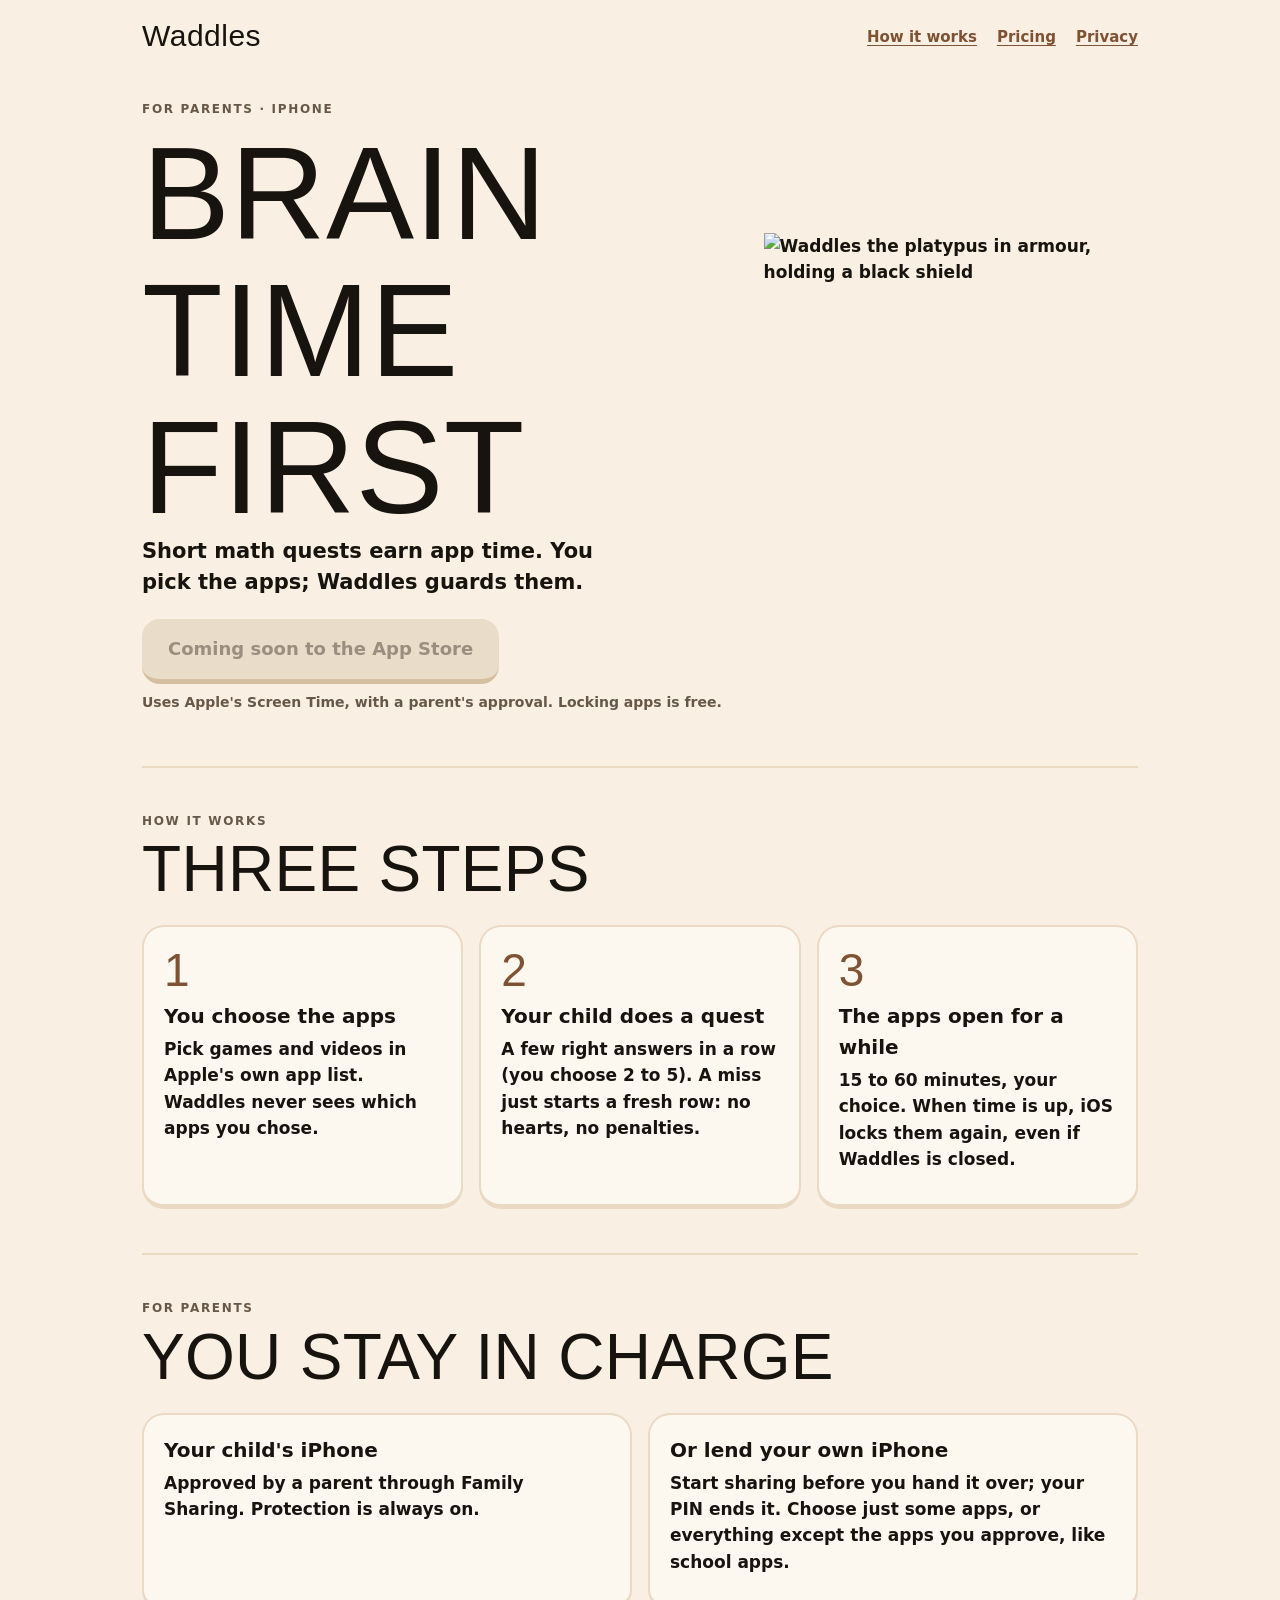
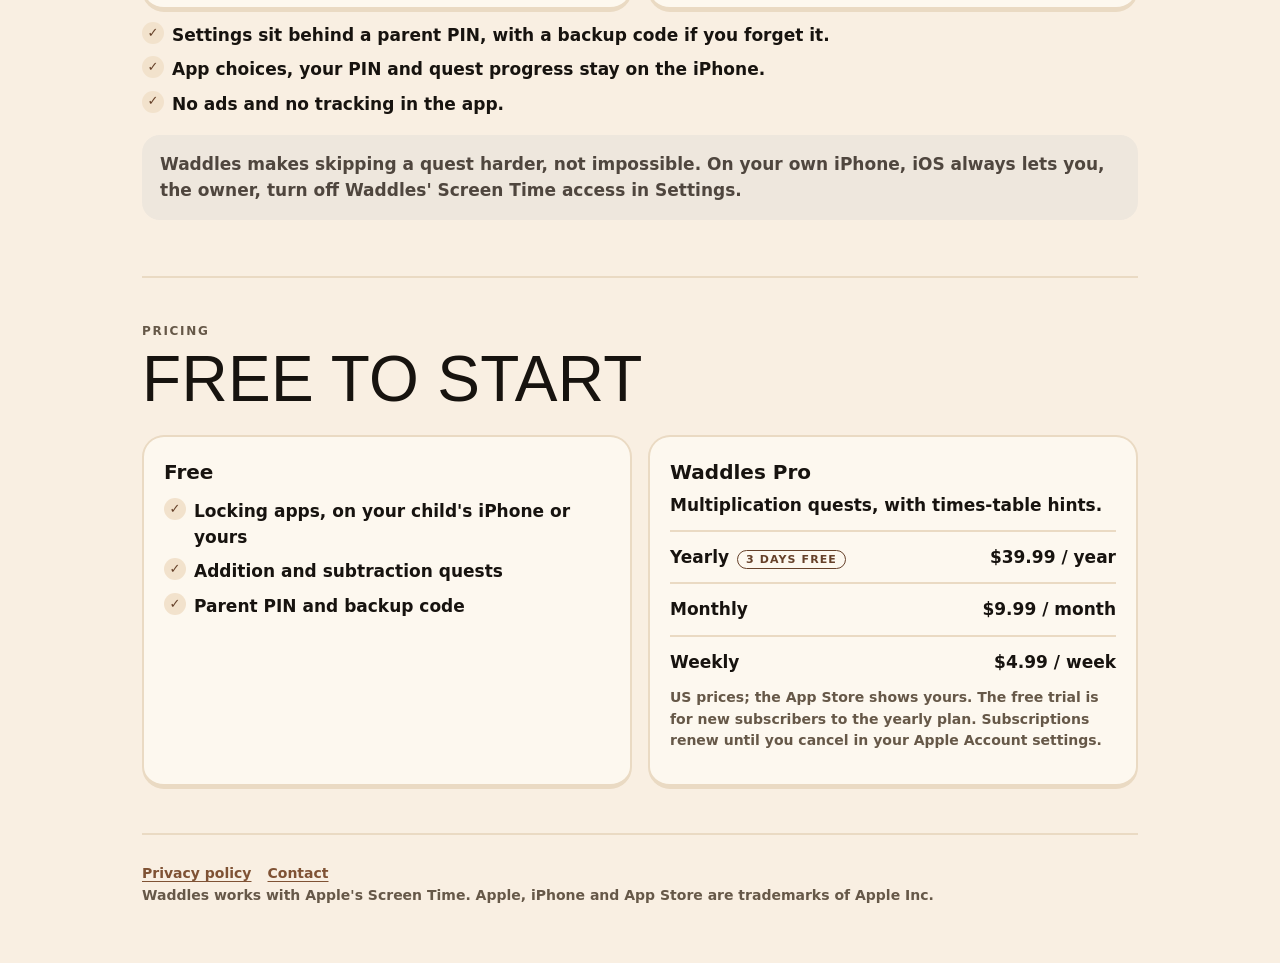
==== index.html @ 0fab6b12 "Add files via upload" ====
<!doctype html>
<html lang="en">
<head>
  <meta charset="utf-8">
  <meta name="viewport" content="width=device-width, initial-scale=1">
  <title>Waddles · Brain time first</title>
  <meta name="description" content="Short math quests earn app time. Parents pick the apps; Waddles guards them with Apple's Screen Time. No ads, no tracking in the app.">
  <meta property="og:title" content="Waddles · Brain time first">
  <meta property="og:description" content="Short math quests earn app time. Parents pick the apps; Waddles guards them.">
  <meta property="og:image" content="assets/knight.png">
  <link rel="icon" href="assets/knight.png">
  <link rel="stylesheet" href="style.css">
</head>
<body>
  <div class="wrap">
    <header class="top">
      <a class="brand" href="./">Waddles</a>
      <nav><a class="wide" href="#how">How it works</a><a href="#pricing">Pricing</a><a href="privacy.html">Privacy</a></nav>
    </header>

    <main>
      <div class="hero">
        <div>
          <p class="tag">For parents · iPhone</p>
          <h1>Brain<br>time<br>first</h1>
          <p class="lead">Short math quests earn app time. You pick the apps; Waddles guards them.</p>
          <a class="cta" data-app-store href="#">Get Waddles on the App Store</a>
          <p class="fine">Uses Apple's Screen Time, with a parent's approval. Locking apps is free.</p>
        </div>
        <img src="assets/knight.png" width="360" height="360" alt="Waddles the platypus in armour, holding a black shield">
      </div>

      <section id="how" aria-labelledby="how-title">
        <p class="tag">How it works</p>
        <h2 id="how-title">Three steps</h2>
        <div class="cards">
          <div class="card"><span class="num" aria-hidden="true">1</span><h3>You choose the apps</h3><p>Pick games and videos in Apple's own app list. Waddles never sees which apps you chose.</p></div>
          <div class="card"><span class="num" aria-hidden="true">2</span><h3>Your child does a quest</h3><p>A few right answers in a row (you choose 2 to 5). A miss just starts a fresh row: no hearts, no penalties.</p></div>
          <div class="card"><span class="num" aria-hidden="true">3</span><h3>The apps open for a while</h3><p>15 to 60 minutes, your choice. When time is up, iOS locks them again, even if Waddles is closed.</p></div>
        </div>
      </section>

      <section aria-labelledby="parents-title">
        <p class="tag">For parents</p>
        <h2 id="parents-title">You stay in charge</h2>
        <div class="split">
          <div class="card">
            <h3>Your child's iPhone</h3>
            <p>Approved by a parent through Family Sharing. Protection is always on.</p>
          </div>
          <div class="card">
            <h3>Or lend your own iPhone</h3>
            <p>Start sharing before you hand it over; your PIN ends it. Choose just some apps, or everything except the apps you approve, like school apps.</p>
          </div>
        </div>
        <ul class="ticks">
          <li>Settings sit behind a parent PIN, with a backup code if you forget it.</li>
          <li>App choices, your PIN and quest progress stay on the iPhone.</li>
          <li>No ads and no tracking in the app.</li>
        </ul>
        <p class="honest">Waddles makes skipping a quest harder, not impossible. On your own iPhone, iOS always lets you, the owner, turn off Waddles' Screen Time access in Settings.</p>
      </section>

      <section id="pricing" aria-labelledby="pricing-title">
        <p class="tag">Pricing</p>
        <h2 id="pricing-title">Free to start</h2>
        <div class="split">
          <div class="card">
            <h3>Free</h3>
            <ul class="ticks">
              <li>Locking apps, on your child's iPhone or yours</li>
              <li>Addition and subtraction quests</li>
              <li>Parent PIN and backup code</li>
            </ul>
          </div>
          <div class="card">
            <h3>Waddles Pro</h3>
            <p>Multiplication quests, with times-table hints.</p>
            <div class="plans">
              <div class="plan"><span>Yearly<span class="pill">3 days free</span></span><span>$39.99 / year</span></div>
              <div class="plan"><span>Monthly</span><span>$9.99 / month</span></div>
              <div class="plan"><span>Weekly</span><span>$4.99 / week</span></div>
            </div>
            <p class="fine">US prices; the App Store shows yours. The free trial is for new subscribers to the yearly plan. Subscriptions renew until you cancel in your Apple Account settings.</p>
          </div>
        </div>
      </section>
    </main>

    <footer>
      <a href="privacy.html">Privacy policy</a><a href="mailto:hello@YOUR-DOMAIN">Contact</a>
      <p>Waddles works with Apple's Screen Time. Apple, iPhone and App Store are trademarks of Apple Inc.</p>
    </footer>
  </div>
  <script src="site.js"></script>
</body>
</html>
---- style.css ----
/* Waddles website. Same Cocoa palette and type as the app. Fonts are self-hosted, so no visitor data goes to a font service. */
@font-face { font-family: Anton; src: url(fonts/Anton-Regular.ttf) format("truetype"); font-display: swap; }
@font-face { font-family: Nunito; font-weight: 600; src: url(fonts/Nunito-SemiBold.ttf) format("truetype"); font-display: swap; }
@font-face { font-family: Nunito; font-weight: 700; src: url(fonts/Nunito-Bold.ttf) format("truetype"); font-display: swap; }
@font-face { font-family: Nunito; font-weight: 900; src: url(fonts/Nunito-Black.ttf) format("truetype"); font-display: swap; }

:root {
  --paper: #F9EFE2; --card: #FDF8EF; --edge: #EADAC3; --edge-strong: #D6BFA0;
  --ink: #17130F; --muted: #665848; --accent: #7F5234; --accent-dark: #66412A; --tint: #F2E2CC;
  --calm: #EEE7DD; --calm-ink: #4F463E;
}
* { box-sizing: border-box; }
html { background: var(--paper); color: var(--ink); font: 600 17px/1.55 Nunito, system-ui, sans-serif; -webkit-text-size-adjust: 100%; }
body { margin: 0; }
a { color: var(--accent); font-weight: 900; text-underline-offset: 3px; }
a:focus-visible, button:focus-visible { outline: 3px solid var(--accent); outline-offset: 3px; border-radius: 8px; }
img { max-width: 100%; height: auto; }

.wrap { max-width: 1040px; margin: 0 auto; padding: 0 22px; }
header.top { display: flex; align-items: center; justify-content: space-between; min-height: 72px; }
.brand { font: 400 30px/1 Anton, Impact, sans-serif; letter-spacing: .5px; color: var(--ink); text-decoration: none; }
nav a { margin-left: 20px; font-size: 15px; white-space: nowrap; }

.tag { font-weight: 900; font-size: 12px; letter-spacing: .14em; text-transform: uppercase; color: var(--muted); margin: 0 0 6px; }
h1, h2 { font-family: Anton, Impact, sans-serif; font-weight: 400; text-transform: uppercase; line-height: 1.04; margin: 0; letter-spacing: .3px; }
h1 { font-size: clamp(64px, 12vw, 132px); }
h2 { font-size: clamp(40px, 6vw, 64px); }
h3 { font-weight: 900; font-size: 20px; margin: 0 0 4px; }
p { margin: 0 0 12px; }
.lead { font-weight: 700; font-size: 21px; line-height: 1.45; max-width: 34ch; }
.fine { font-size: 14px; color: var(--muted); }

.hero { display: grid; grid-template-columns: 1.2fr .8fr; align-items: center; gap: 24px; padding: 28px 0 40px; }
.hero img { width: min(360px, 100%); justify-self: center; }
.cta { display: inline-flex; align-items: center; gap: 10px; background: var(--accent); color: #fff; text-decoration: none; font-weight: 900; font-size: 18px;
  padding: 16px 26px; border-radius: 18px; border-bottom: 5px solid var(--accent-dark); margin: 10px 0 8px; }
.cta:active { transform: translateY(2px); border-bottom-width: 3px; }
.cta[aria-disabled="true"] { background: #E9DCC9; color: #9C8E7E; border-bottom-color: #D6BFA0; pointer-events: none; }

section { padding: 44px 0; border-top: 2px solid var(--edge); }
.cards { display: grid; grid-template-columns: repeat(3, 1fr); gap: 16px; margin-top: 22px; }
.card { background: var(--card); border: 2px solid var(--edge); border-bottom-width: 5px; border-radius: 22px; padding: 20px; }
.num { font: 400 46px/1 Anton, Impact, sans-serif; color: var(--accent); display: block; margin-bottom: 8px; }
.split { display: grid; grid-template-columns: 1fr 1fr; gap: 16px; margin-top: 22px; }
ul.ticks { list-style: none; padding: 0; margin: 10px 0 0; }
ul.ticks li { padding-left: 30px; position: relative; margin: 8px 0; }
ul.ticks li::before { content: "✓"; position: absolute; left: 0; top: 0; width: 22px; height: 22px; border-radius: 50%; background: var(--tint); color: var(--accent-dark); font-weight: 900; font-size: 13px; display: grid; place-items: center; }
.plans { display: grid; gap: 0; margin-top: 12px; }
.plan { display: flex; justify-content: space-between; gap: 12px; padding: 12px 0; border-top: 2px solid var(--edge); font-weight: 700; }
.pill { font-weight: 900; font-size: 11px; letter-spacing: .1em; text-transform: uppercase; color: var(--accent-dark); border: 1.5px solid var(--accent-dark); border-radius: 99px; padding: 2px 8px; margin-left: 8px; }
.honest { background: var(--calm); color: var(--calm-ink); border-radius: 18px; padding: 16px 18px; margin-top: 18px; }

footer { border-top: 2px solid var(--edge); padding: 28px 0 44px; font-size: 14px; color: var(--muted); }
footer a { margin-right: 16px; }

/* Privacy policy */
.doc { max-width: 760px; padding-bottom: 40px; }
.doc h1 { font-size: clamp(52px, 9vw, 92px); margin: 16px 0 6px; }
.doc h2 { font-size: 30px; margin: 34px 0 8px; }
.doc ul { padding-left: 22px; }
.doc li { margin: 6px 0; }
.summary { background: var(--card); border: 2px solid var(--edge); border-bottom-width: 5px; border-radius: 22px; padding: 18px 22px; margin: 18px 0; }

@media (max-width: 760px) {
  .hero, .split, .cards { grid-template-columns: 1fr; }
  .hero img { width: 220px; order: -1; }
}
@media (max-width: 480px) { nav a { margin-left: 14px; } nav .wide { display: none; } }
@media (prefers-reduced-motion: reduce) { * { transition: none !important; } }
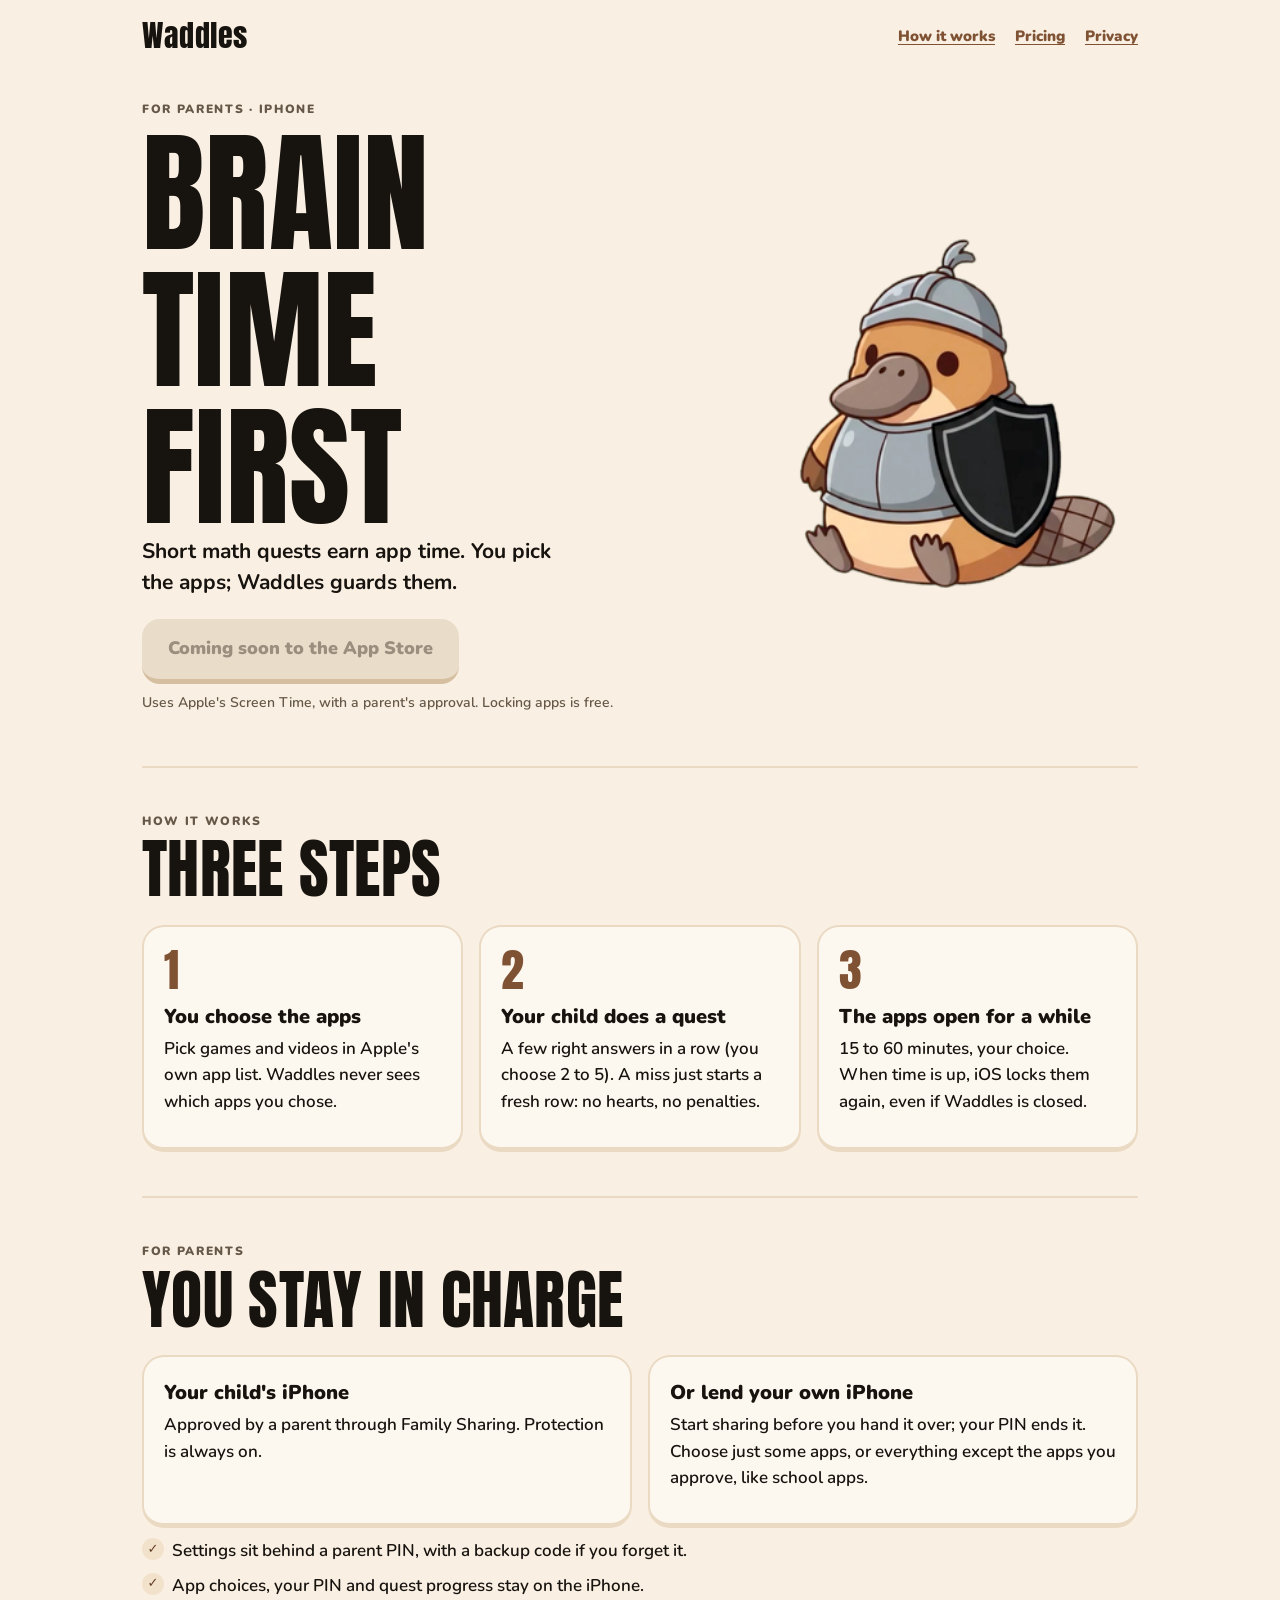
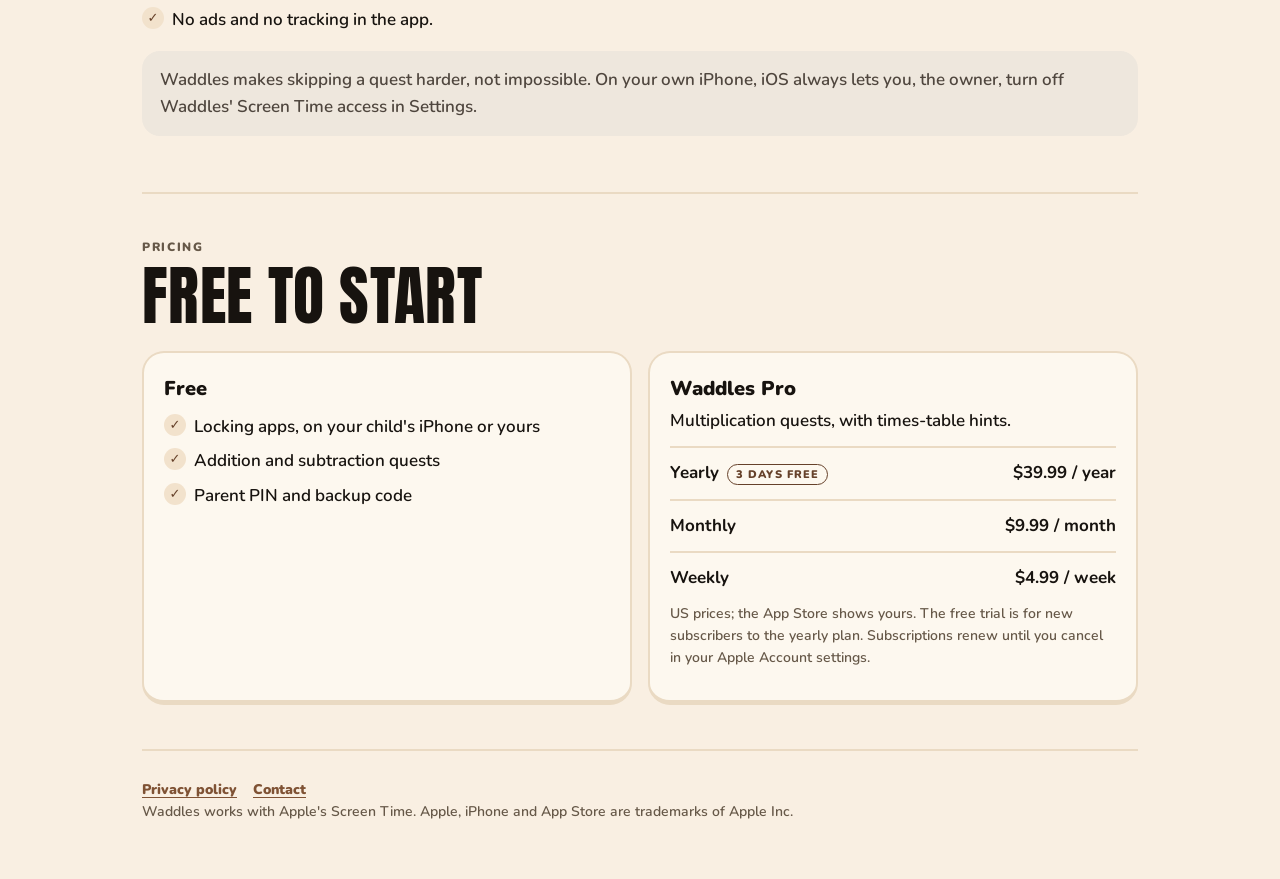
==== commit 99f18546: "Add files via upload" ====
--- a/index.html
+++ b/index.html
@@ -7,8 +7,8 @@
   <meta name="description" content="Short math quests earn app time. Parents pick the apps; Waddles guards them with Apple's Screen Time. No ads, no tracking in the app.">
   <meta property="og:title" content="Waddles · Brain time first">
   <meta property="og:description" content="Short math quests earn app time. Parents pick the apps; Waddles guards them.">
-  <meta property="og:image" content="assets/knight.png">
-  <link rel="icon" href="assets/knight.png">
+  <meta property="og:image" content="knight.png">
+  <link rel="icon" href="knight.png">
   <link rel="stylesheet" href="style.css">
 </head>
 <body>
@@ -27,7 +27,7 @@
           <a class="cta" data-app-store href="#">Get Waddles on the App Store</a>
           <p class="fine">Uses Apple's Screen Time, with a parent's approval. Locking apps is free.</p>
         </div>
-        <img src="assets/knight.png" width="360" height="360" alt="Waddles the platypus in armour, holding a black shield">
+        <img src="knight.png" width="360" height="360" alt="Waddles the platypus in armour, holding a black shield">
       </div>
 
       <section id="how" aria-labelledby="how-title">
@@ -88,7 +88,7 @@
     </main>
 
     <footer>
-      <a href="privacy.html">Privacy policy</a><a href="mailto:hello@YOUR-DOMAIN">Contact</a>
+      <a href="privacy.html">Privacy policy</a><a href="mailto:waddles.app.help@gmail.com">Contact</a>
       <p>Waddles works with Apple's Screen Time. Apple, iPhone and App Store are trademarks of Apple Inc.</p>
     </footer>
   </div>
--- a/style.css
+++ b/style.css
@@ -1,8 +1,8 @@
 /* Waddles website. Same Cocoa palette and type as the app. Fonts are self-hosted, so no visitor data goes to a font service. */
-@font-face { font-family: Anton; src: url(fonts/Anton-Regular.ttf) format("truetype"); font-display: swap; }
-@font-face { font-family: Nunito; font-weight: 600; src: url(fonts/Nunito-SemiBold.ttf) format("truetype"); font-display: swap; }
-@font-face { font-family: Nunito; font-weight: 700; src: url(fonts/Nunito-Bold.ttf) format("truetype"); font-display: swap; }
-@font-face { font-family: Nunito; font-weight: 900; src: url(fonts/Nunito-Black.ttf) format("truetype"); font-display: swap; }
+@font-face { font-family: Anton; src: url(Anton-Regular.ttf) format("truetype"); font-display: swap; }
+@font-face { font-family: Nunito; font-weight: 600; src: url(Nunito-SemiBold.ttf) format("truetype"); font-display: swap; }
+@font-face { font-family: Nunito; font-weight: 700; src: url(Nunito-Bold.ttf) format("truetype"); font-display: swap; }
+@font-face { font-family: Nunito; font-weight: 900; src: url(Nunito-Black.ttf) format("truetype"); font-display: swap; }
 
 :root {
   --paper: #F9EFE2; --card: #FDF8EF; --edge: #EADAC3; --edge-strong: #D6BFA0;
